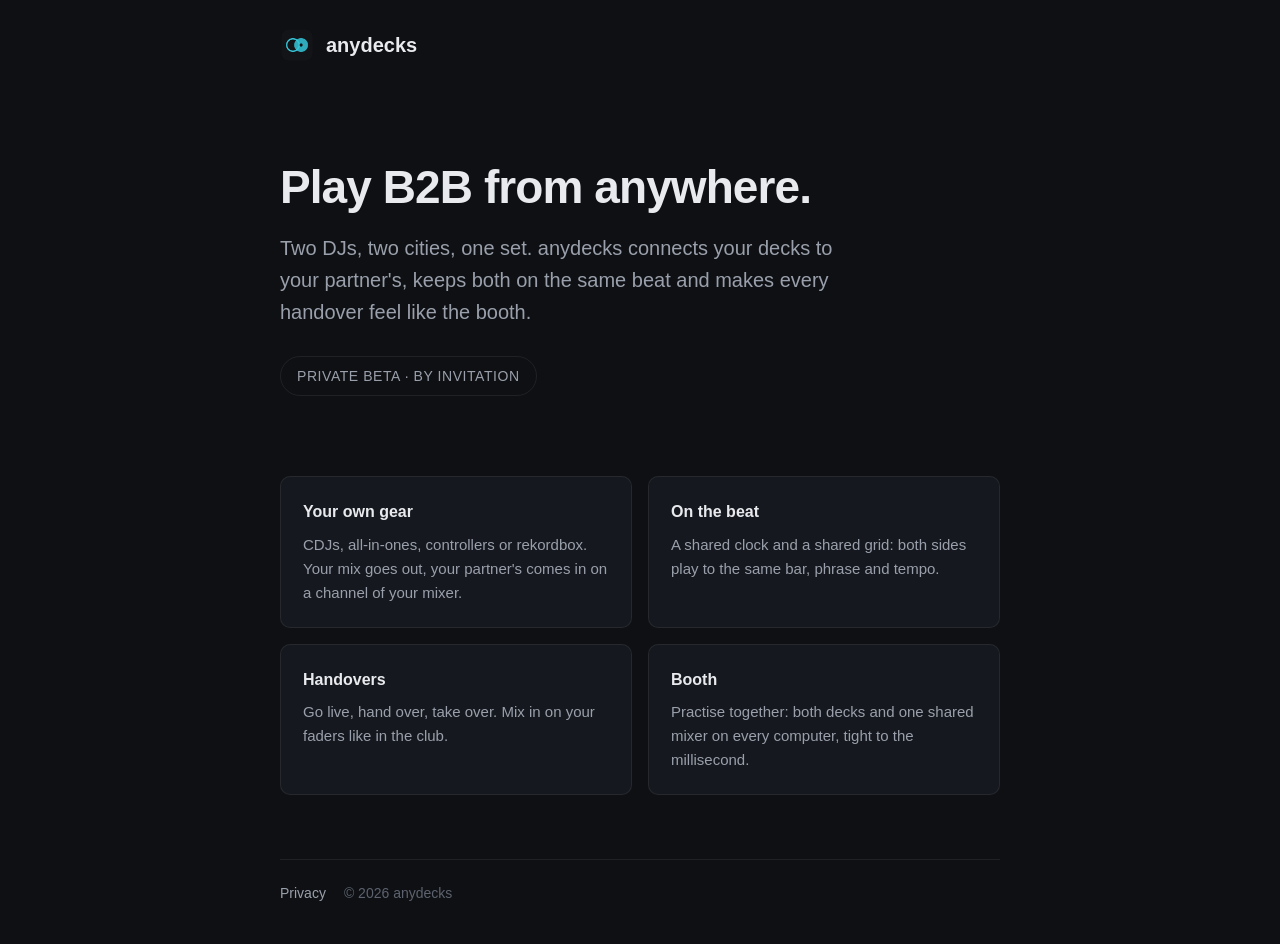
==== index.html @ 670163ae "anydecks.app: Startseite, Datenschutz, Einladungslinks Co-Authored-By: Claude Opus 5.5 <noreply@anth" ====
<!doctype html>
<html lang="en">
<head>
<meta charset="utf-8">
<meta name="viewport" content="width=device-width, initial-scale=1">
<title>anydecks – play B2B from anywhere</title>
<meta name="description" content="anydecks lets two DJs in different places play back to back, in time, on their own gear.">
<link rel="icon" href="/icon.png">
<link rel="stylesheet" href="/style.css">
</head>
<body>
<div class="wrap">
  <header><a class="brand" href="/"><img src="/icon.png" alt="">anydecks</a></header>

  <section class="hero">
    <h1>Play B2B from anywhere.</h1>
    <p>Two DJs, two cities, one set. anydecks connects your decks to your partner's, keeps both on the same beat and makes every handover feel like the booth.</p>
    <span class="pill">Private beta · by invitation</span>
  </section>

  <section class="grid">
    <div class="card"><h3>Your own gear</h3><p>CDJs, all-in-ones, controllers or rekordbox. Your mix goes out, your partner's comes in on a channel of your mixer.</p></div>
    <div class="card"><h3>On the beat</h3><p>A shared clock and a shared grid: both sides play to the same bar, phrase and tempo.</p></div>
    <div class="card"><h3>Handovers</h3><p>Go live, hand over, take over. Mix in on your faders like in the club.</p></div>
    <div class="card"><h3>Booth</h3><p>Practise together: both decks and one shared mixer on every computer, tight to the millisecond.</p></div>
  </section>

  <footer><a href="/privacy.html">Privacy</a><span>© 2026 anydecks</span></footer>
</div>
</body>
</html>
---- style.css ----
:root {
  --bg: #0e1014;
  --card: #15181e;
  --edge: rgba(255, 255, 255, 0.07);
  --text: #e8eaee;
  --muted: #9aa0ab;
  --faint: #5d636e;
  --accent: #2ec4d6;
}
* { box-sizing: border-box; }
html, body { margin: 0; background: var(--bg); color: var(--text); }
body {
  font: 17px/1.6 -apple-system, BlinkMacSystemFont, "Segoe UI", Inter, Roboto, sans-serif;
  -webkit-font-smoothing: antialiased;
}
a { color: var(--accent); text-decoration: none; }
a:hover { text-decoration: underline; }
.wrap { max-width: 760px; margin: 0 auto; padding: 0 20px; }
header { padding: 28px 0; }
header .brand { display: flex; align-items: center; gap: 12px; color: var(--text); font-weight: 600; font-size: 20px; }
header .brand img { width: 34px; height: 34px; }
header .brand:hover { text-decoration: none; }
.hero { padding: 72px 0 40px; }
.hero h1 { font-size: 46px; line-height: 1.12; margin: 0 0 18px; letter-spacing: -0.02em; }
.hero p { color: var(--muted); font-size: 20px; margin: 0; max-width: 560px; }
.pill { display: inline-block; margin-top: 28px; padding: 8px 16px; border: 1px solid var(--edge); border-radius: 999px; color: var(--muted); font-size: 14px; letter-spacing: 0.04em; text-transform: uppercase; }
.grid { display: grid; grid-template-columns: repeat(2, 1fr); gap: 16px; padding: 40px 0 64px; }
.card { background: var(--card); border: 1px solid var(--edge); border-radius: 10px; padding: 22px; }
.card h3 { margin: 0 0 8px; font-size: 16px; }
.card p { margin: 0; color: var(--muted); font-size: 15px; }
.doc { padding: 40px 0 64px; }
.doc h1 { font-size: 34px; margin: 0 0 6px; }
.doc h2 { font-size: 19px; margin: 36px 0 8px; }
.doc p, .doc li { color: #c9cdd4; }
.doc .date { color: var(--faint); font-size: 14px; }
.invite { padding: 80px 0; text-align: center; }
.invite h1 { font-size: 34px; margin: 0 0 12px; }
.invite .code { display: inline-block; margin: 18px 0 26px; padding: 10px 22px; border: 1px solid var(--edge); border-radius: 10px; font: 600 28px/1 ui-monospace, Menlo, monospace; letter-spacing: 0.18em; background: var(--card); }
.button { display: inline-block; padding: 12px 26px; border-radius: 8px; background: var(--accent); color: #0b0d10; font-weight: 600; }
.button:hover { text-decoration: none; filter: brightness(1.08); }
.invite .steps { max-width: 460px; margin: 34px auto 0; text-align: left; color: var(--muted); font-size: 15px; }
footer { border-top: 1px solid var(--edge); padding: 22px 0 40px; color: var(--faint); font-size: 14px; }
footer a { color: var(--muted); margin-right: 18px; }
@media (max-width: 560px) {
  .hero { padding-top: 40px; }
  .hero h1 { font-size: 34px; }
  .grid { grid-template-columns: 1fr; }
}
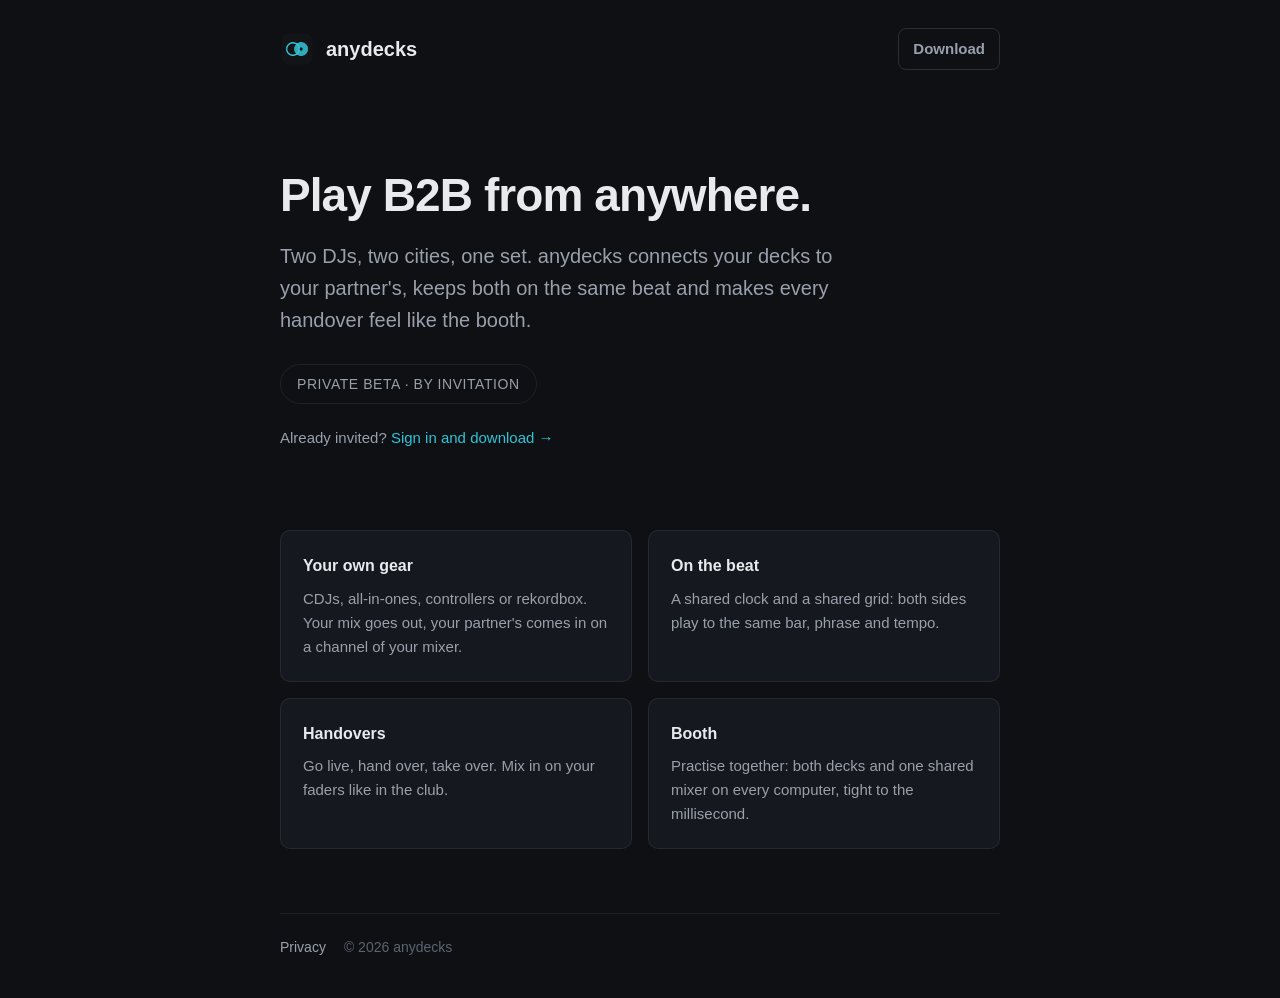
==== commit 46b534ef: "Startseite: Link „Download“ oben und „Already invited? Sign in and download“ (get.anydecks.app) Co-A" ====
--- a/index.html
+++ b/index.html
@@ -10,12 +10,13 @@
 </head>
 <body>
 <div class="wrap">
-  <header><a class="brand" href="/"><img src="/icon.png" alt="">anydecks</a></header>
+  <header><a class="brand" href="/"><img src="/icon.png" alt="">anydecks</a><a class="nav" href="https://get.anydecks.app/">Download</a></header>
 
   <section class="hero">
     <h1>Play B2B from anywhere.</h1>
     <p>Two DJs, two cities, one set. anydecks connects your decks to your partner's, keeps both on the same beat and makes every handover feel like the booth.</p>
     <span class="pill">Private beta · by invitation</span>
+    <p class="have">Already invited? <a href="https://get.anydecks.app/">Sign in and download →</a></p>
   </section>
 
   <section class="grid">
--- a/style.css
+++ b/style.css
@@ -16,7 +16,10 @@
 a { color: var(--accent); text-decoration: none; }
 a:hover { text-decoration: underline; }
 .wrap { max-width: 760px; margin: 0 auto; padding: 0 20px; }
-header { padding: 28px 0; }
+header { padding: 28px 0; display: flex; align-items: center; justify-content: space-between; gap: 16px; }
+header .nav { color: var(--muted); font-weight: 600; font-size: 15px; padding: 8px 14px; border: 1px solid rgba(255,255,255,.12); border-radius: 8px; }
+header .nav:hover { color: var(--text); text-decoration: none; border-color: var(--accent); }
+.hero .have { margin: 22px 0 0; font-size: 15px; color: var(--muted); }
 header .brand { display: flex; align-items: center; gap: 12px; color: var(--text); font-weight: 600; font-size: 20px; }
 header .brand img { width: 34px; height: 34px; }
 header .brand:hover { text-decoration: none; }
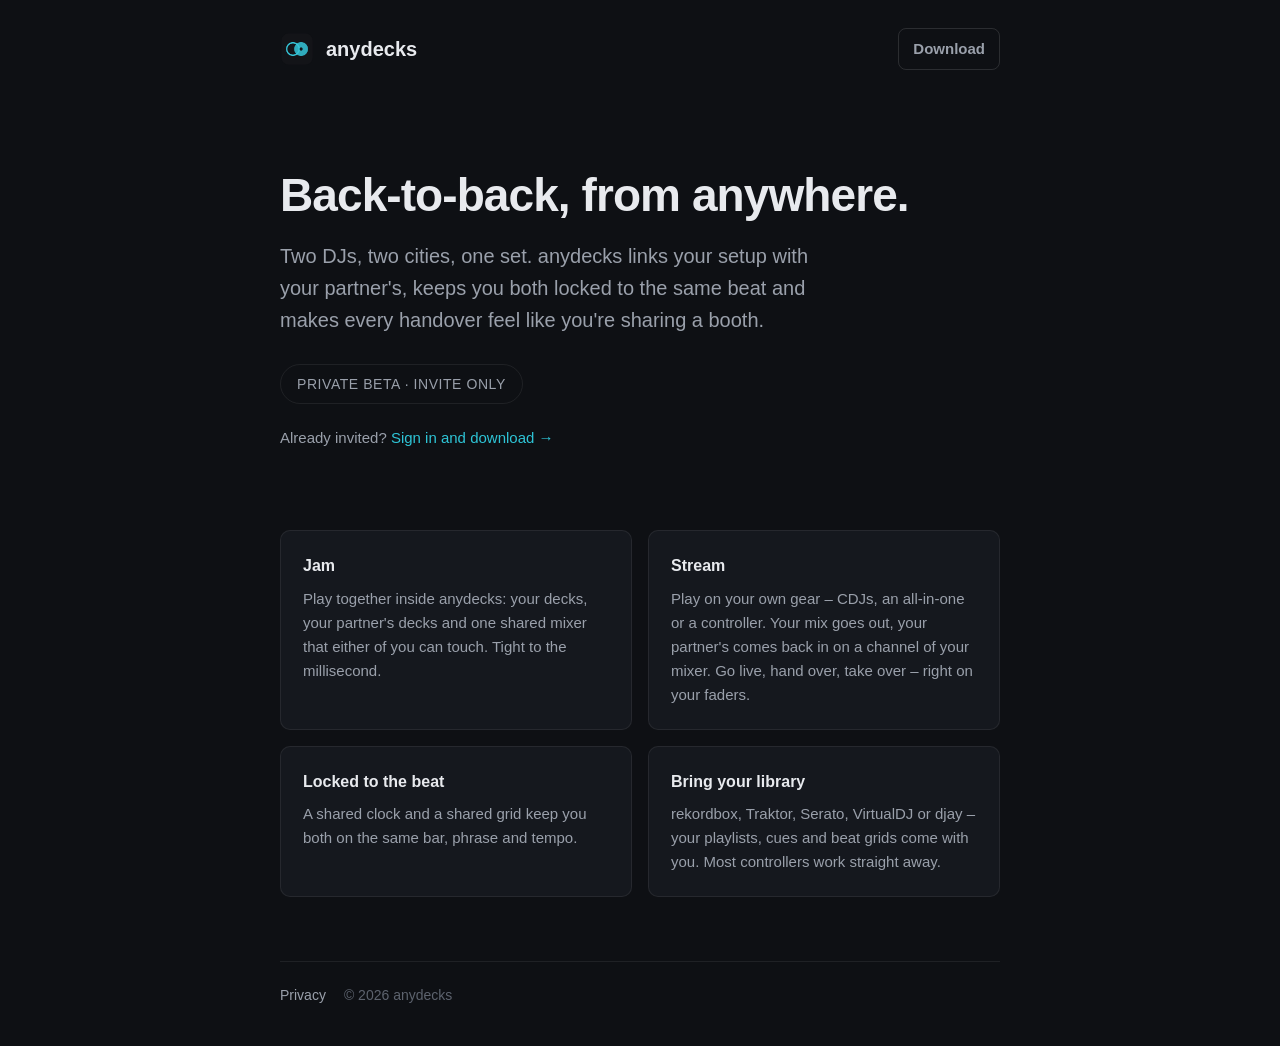
==== commit 7bd183b6: "Startseite neu formuliert: Jam und Stream statt Booth, Sammlungen, idiomatisches Englisch Co-Authore" ====
--- a/index.html
+++ b/index.html
@@ -3,8 +3,8 @@
 <head>
 <meta charset="utf-8">
 <meta name="viewport" content="width=device-width, initial-scale=1">
-<title>anydecks – play B2B from anywhere</title>
-<meta name="description" content="anydecks lets two DJs in different places play back to back, in time, on their own gear.">
+<title>anydecks – back-to-back from anywhere</title>
+<meta name="description" content="anydecks lets DJs in different cities play back-to-back, locked to the same beat – on their own gear or together on one shared mixer.">
 <link rel="icon" href="/icon.png">
 <link rel="stylesheet" href="/style.css">
 </head>
@@ -13,17 +13,17 @@
   <header><a class="brand" href="/"><img src="/icon.png" alt="">anydecks</a><a class="nav" href="https://get.anydecks.app/">Download</a></header>
 
   <section class="hero">
-    <h1>Play B2B from anywhere.</h1>
-    <p>Two DJs, two cities, one set. anydecks connects your decks to your partner's, keeps both on the same beat and makes every handover feel like the booth.</p>
-    <span class="pill">Private beta · by invitation</span>
+    <h1>Back-to-back, from anywhere.</h1>
+    <p>Two DJs, two cities, one set. anydecks links your setup with your partner's, keeps you both locked to the same beat and makes every handover feel like you're sharing a booth.</p>
+    <span class="pill">Private beta · invite only</span>
     <p class="have">Already invited? <a href="https://get.anydecks.app/">Sign in and download →</a></p>
   </section>
 
   <section class="grid">
-    <div class="card"><h3>Your own gear</h3><p>CDJs, all-in-ones, controllers or rekordbox. Your mix goes out, your partner's comes in on a channel of your mixer.</p></div>
-    <div class="card"><h3>On the beat</h3><p>A shared clock and a shared grid: both sides play to the same bar, phrase and tempo.</p></div>
-    <div class="card"><h3>Handovers</h3><p>Go live, hand over, take over. Mix in on your faders like in the club.</p></div>
-    <div class="card"><h3>Booth</h3><p>Practise together: both decks and one shared mixer on every computer, tight to the millisecond.</p></div>
+    <div class="card"><h3>Jam</h3><p>Play together inside anydecks: your decks, your partner's decks and one shared mixer that either of you can touch. Tight to the millisecond.</p></div>
+    <div class="card"><h3>Stream</h3><p>Play on your own gear – CDJs, an all-in-one or a controller. Your mix goes out, your partner's comes back in on a channel of your mixer. Go live, hand over, take over – right on your faders.</p></div>
+    <div class="card"><h3>Locked to the beat</h3><p>A shared clock and a shared grid keep you both on the same bar, phrase and tempo.</p></div>
+    <div class="card"><h3>Bring your library</h3><p>rekordbox, Traktor, Serato, VirtualDJ or djay – your playlists, cues and beat grids come with you. Most controllers work straight away.</p></div>
   </section>
 
   <footer><a href="/privacy.html">Privacy</a><span>© 2026 anydecks</span></footer>
--- a/style.css
+++ b/style.css
@@ -34,6 +34,7 @@
 .doc { padding: 40px 0 64px; }
 .doc h1 { font-size: 34px; margin: 0 0 6px; }
 .doc h2 { font-size: 19px; margin: 36px 0 8px; }
+.doc h3 { font-size: 16px; margin: 22px 0 6px; color: var(--text); }
 .doc p, .doc li { color: #c9cdd4; }
 .doc .date { color: var(--faint); font-size: 14px; }
 .invite { padding: 80px 0; text-align: center; }
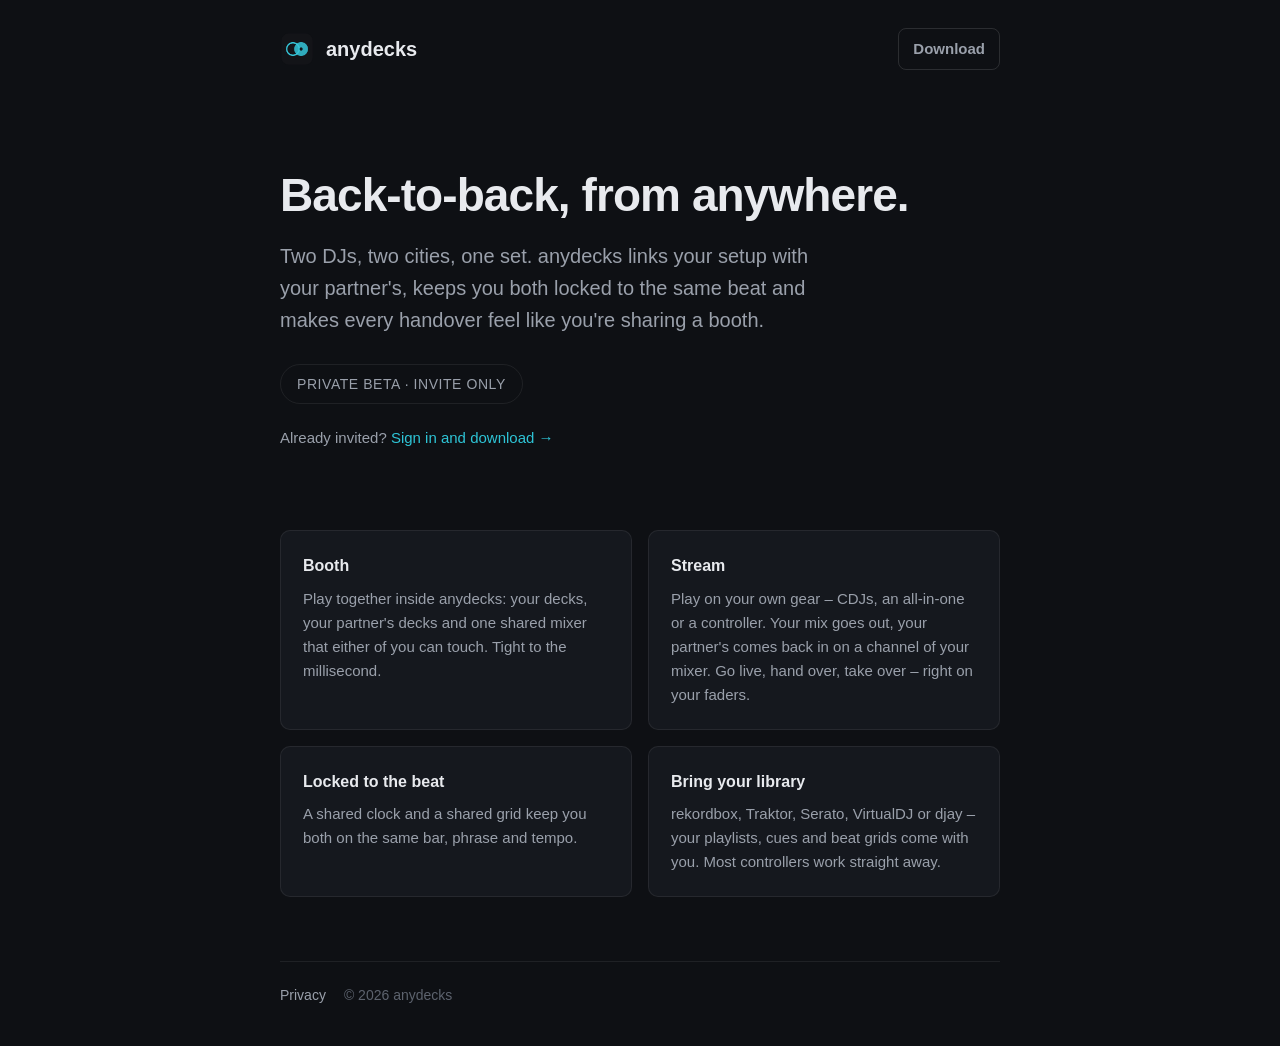
==== commit a01b970c: "Startseite: Booth statt Jam Co-Authored-By: Claude Opus 5.5 <noreply@anthropic.com>" ====
--- a/index.html
+++ b/index.html
@@ -20,7 +20,7 @@
   </section>
 
   <section class="grid">
-    <div class="card"><h3>Jam</h3><p>Play together inside anydecks: your decks, your partner's decks and one shared mixer that either of you can touch. Tight to the millisecond.</p></div>
+    <div class="card"><h3>Booth</h3><p>Play together inside anydecks: your decks, your partner's decks and one shared mixer that either of you can touch. Tight to the millisecond.</p></div>
     <div class="card"><h3>Stream</h3><p>Play on your own gear – CDJs, an all-in-one or a controller. Your mix goes out, your partner's comes back in on a channel of your mixer. Go live, hand over, take over – right on your faders.</p></div>
     <div class="card"><h3>Locked to the beat</h3><p>A shared clock and a shared grid keep you both on the same bar, phrase and tempo.</p></div>
     <div class="card"><h3>Bring your library</h3><p>rekordbox, Traktor, Serato, VirtualDJ or djay – your playlists, cues and beat grids come with you. Most controllers work straight away.</p></div>
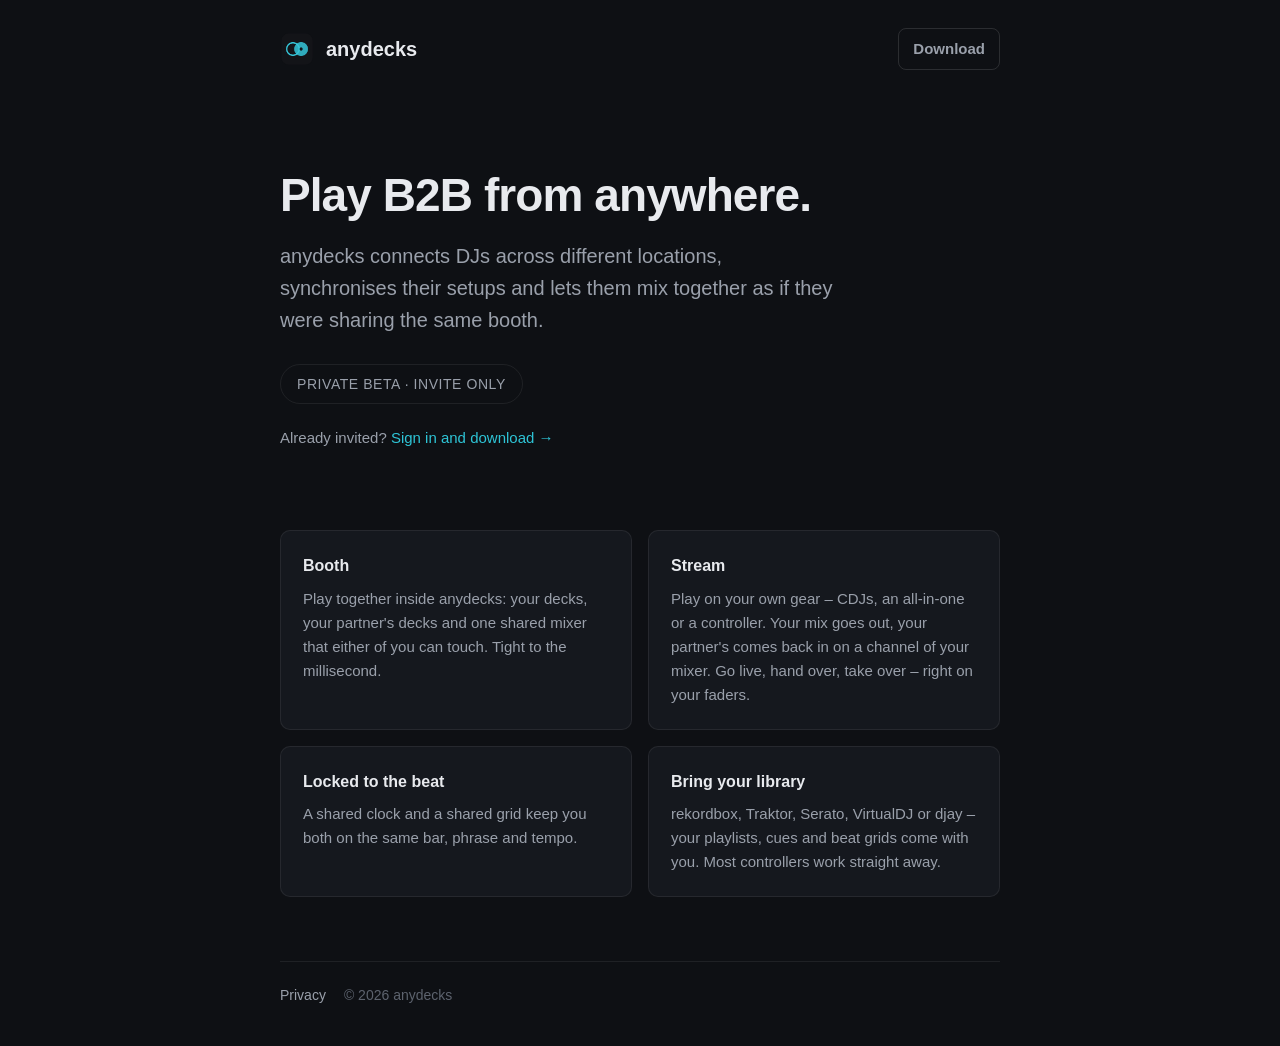
==== commit 9cfb3a9d: "Startseite: Überschrift und Einleitung nach Daniel Co-Authored-By: Claude Opus 5.5 <noreply@anthropi" ====
--- a/index.html
+++ b/index.html
@@ -3,7 +3,7 @@
 <head>
 <meta charset="utf-8">
 <meta name="viewport" content="width=device-width, initial-scale=1">
-<title>anydecks – back-to-back from anywhere</title>
+<title>anydecks – play B2B from anywhere</title>
 <meta name="description" content="anydecks lets DJs in different cities play back-to-back, locked to the same beat – on their own gear or together on one shared mixer.">
 <link rel="icon" href="/icon.png">
 <link rel="stylesheet" href="/style.css">
@@ -13,8 +13,8 @@
   <header><a class="brand" href="/"><img src="/icon.png" alt="">anydecks</a><a class="nav" href="https://get.anydecks.app/">Download</a></header>
 
   <section class="hero">
-    <h1>Back-to-back, from anywhere.</h1>
-    <p>Two DJs, two cities, one set. anydecks links your setup with your partner's, keeps you both locked to the same beat and makes every handover feel like you're sharing a booth.</p>
+    <h1>Play B2B from anywhere.</h1>
+    <p>anydecks connects DJs across different locations, synchronises their setups and lets them mix together as if they were sharing the same booth.</p>
     <span class="pill">Private beta · invite only</span>
     <p class="have">Already invited? <a href="https://get.anydecks.app/">Sign in and download →</a></p>
   </section>
